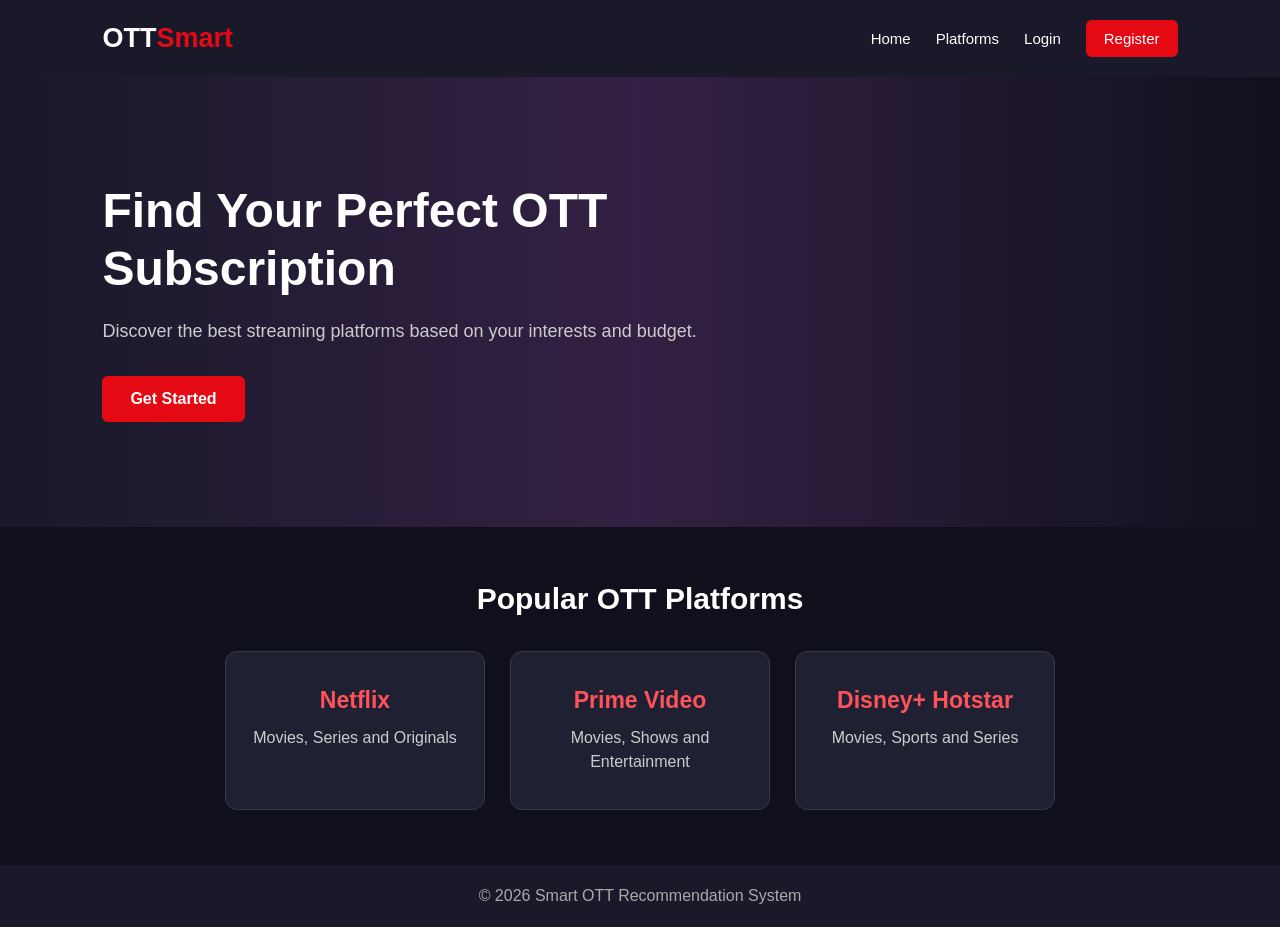
==== frontend/index.html @ 4516453c "Add frontend development files" ====
<!DOCTYPE html>
<html lang="en">
<head>
    <meta charset="UTF-8">
    <meta name="viewport" content="width=device-width, initial-scale=1.0">
    <title>Smart OTT Recommendation</title>
    <link rel="stylesheet" href="css/style.css">
</head>

<body>

    <nav class="navbar">
        <h2>OTT<span>Smart</span></h2>

        <div class="nav-links">
            <a href="index.html">Home</a>
            <a href="#platforms">Platforms</a>
            <a href="login.html">Login</a>
            <a href="register.html" class="register-btn">Register</a>
        </div>
    </nav>

    <section class="hero">
        <div class="hero-content">
            <h1>Find Your Perfect OTT Subscription</h1>

            <p>
                Discover the best streaming platforms
                based on your interests and budget.
            </p>

            <a href="register.html" class="start-btn">
                Get Started
            </a>
        </div>
    </section>

    <section id="platforms" class="platforms">
        <h2>Popular OTT Platforms</h2>

        <div class="platform-container">

            <div class="platform-card">
                <h3>Netflix</h3>
                <p>Movies, Series and Originals</p>
            </div>

            <div class="platform-card">
                <h3>Prime Video</h3>
                <p>Movies, Shows and Entertainment</p>
            </div>

            <div class="platform-card">
                <h3>Disney+ Hotstar</h3>
                <p>Movies, Sports and Series</p>
            </div>

        </div>
    </section>

    <footer>
        <p>© 2026 Smart OTT Recommendation System</p>
    </footer>

    <script src="js/main.js"></script>

</body>
</html>
---- frontend/css/style.css ----
* {
    margin: 0;
    padding: 0;
    box-sizing: border-box;
}

body {
    font-family: Arial, sans-serif;
    background: #10101c;
    color: white;
}

/* Navigation bar */
.navbar {
    display: flex;
    justify-content: space-between;
    align-items: center;
    padding: 20px 8%;
    background: #191929;
}

.navbar h2 {
    color: #ffffff;
    font-size: 27px;
}

.navbar h2 span {
    color: #e50914;
}

.nav-links {
    display: flex;
    align-items: center;
    gap: 25px;
}

.nav-links a {
    color: white;
    text-decoration: none;
    font-size: 15px;
}

.nav-links a:hover {
    color: #e50914;
}

.register-btn {
    background: #e50914;
    padding: 10px 18px;
    border-radius: 6px;
}

/* Hero section */
.hero {
    min-height: 450px;
    display: flex;
    align-items: center;
    padding: 60px 8%;
    background: linear-gradient(
        90deg,
        #191929,
        #332044,
        #10101c
    );
}

.hero-content {
    max-width: 650px;
}

.hero h1 {
    font-size: 48px;
    line-height: 1.2;
    margin-bottom: 20px;
}

.hero p {
    font-size: 18px;
    color: #cccccc;
    line-height: 1.6;
    margin-bottom: 30px;
}

.start-btn {
    display: inline-block;
    background: #e50914;
    color: white;
    padding: 14px 28px;
    border-radius: 6px;
    text-decoration: none;
    font-weight: bold;
}

.start-btn:hover {
    background: #b80710;
}

/* OTT platforms */
.platforms {
    padding: 55px 8%;
    text-align: center;
}

.platforms h2 {
    font-size: 30px;
    margin-bottom: 35px;
}

.platform-container {
    display: flex;
    justify-content: center;
    gap: 25px;
    flex-wrap: wrap;
}

.platform-card {
    background: #202033;
    width: 260px;
    padding: 35px 20px;
    border-radius: 12px;
    border: 1px solid #38384e;
    transition: 0.3s;
}

.platform-card:hover {
    transform: translateY(-8px);
    border-color: #e50914;
}

.platform-card h3 {
    color: #ff525b;
    font-size: 23px;
    margin-bottom: 12px;
}

.platform-card p {
    color: #cccccc;
    line-height: 1.5;
}

/* Footer */
footer {
    background: #191929;
    text-align: center;
    padding: 22px;
    color: #aaaaaa;
}

/* Mobile responsive */
@media (max-width: 650px) {
    .navbar {
        flex-direction: column;
        gap: 18px;
    }

    .nav-links {
        gap: 12px;
        flex-wrap: wrap;
        justify-content: center;
    }

    .hero h1 {
        font-size: 34px;
    }
}
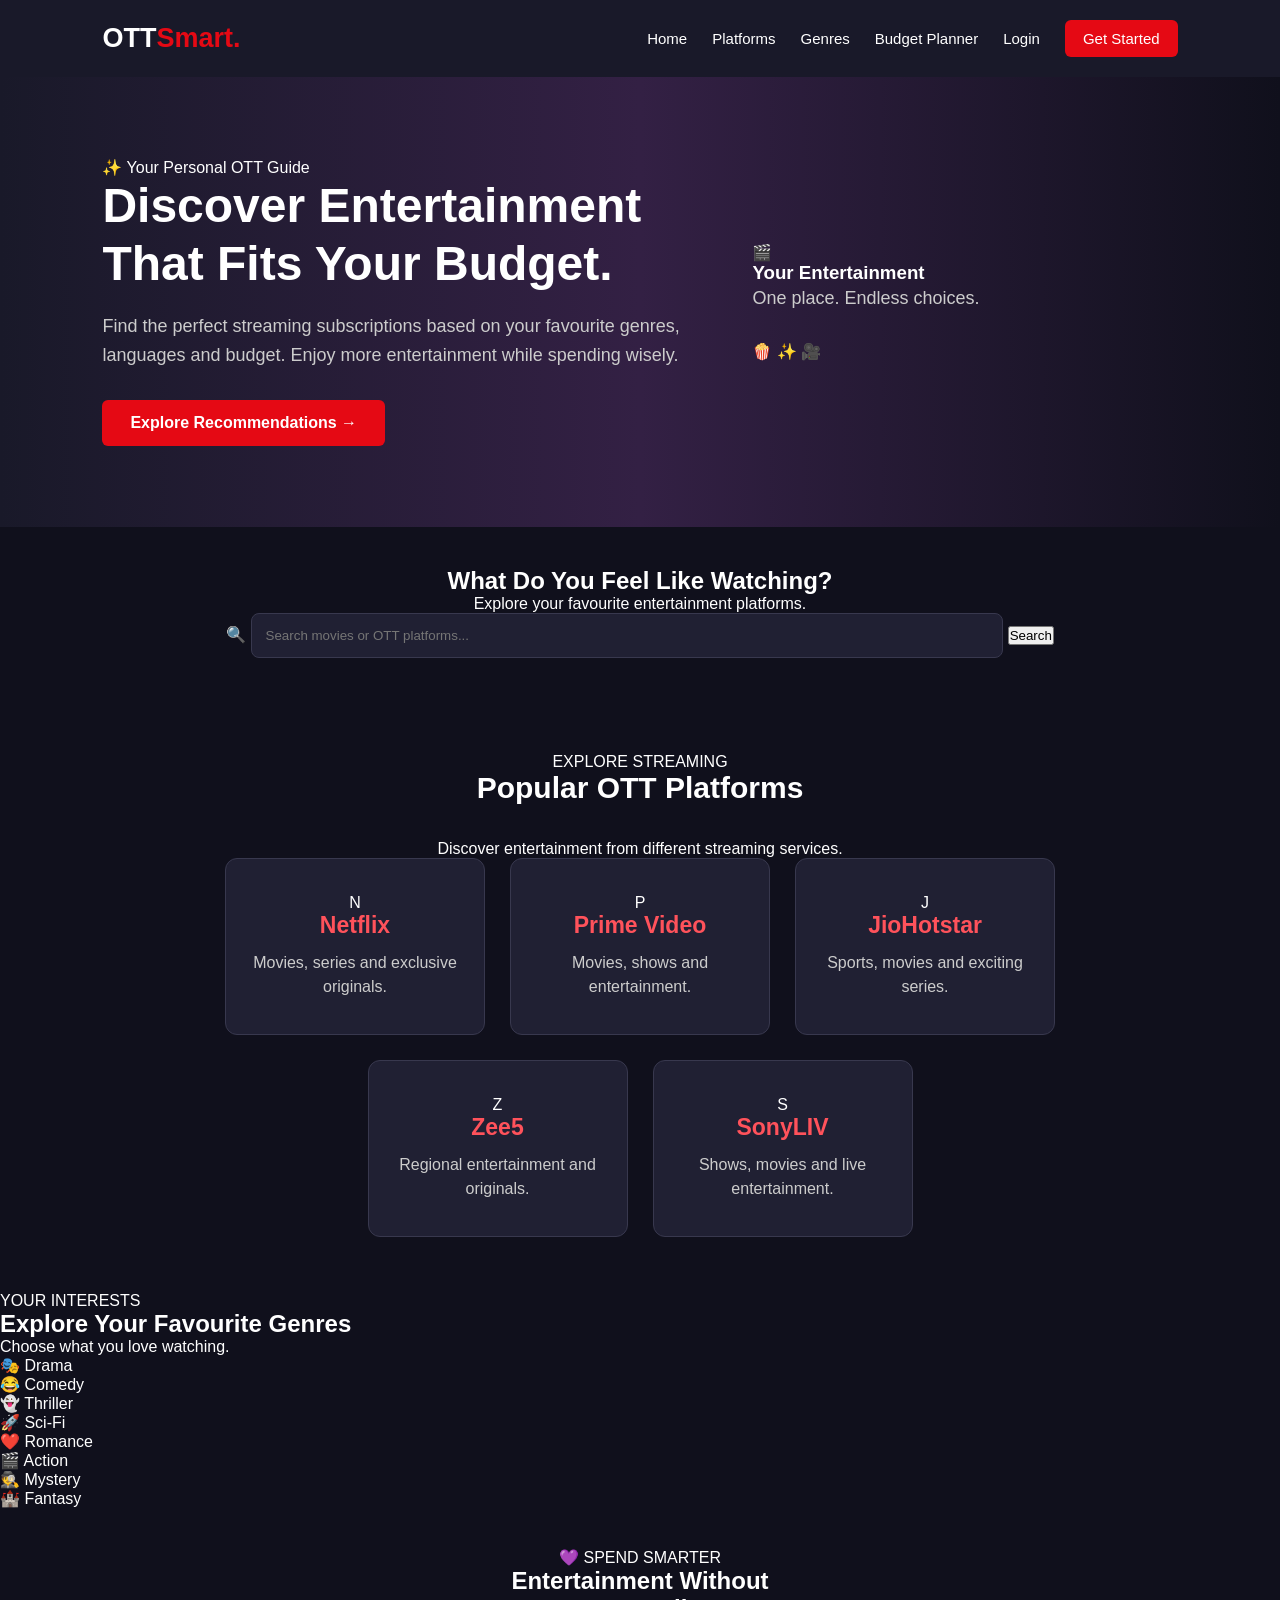
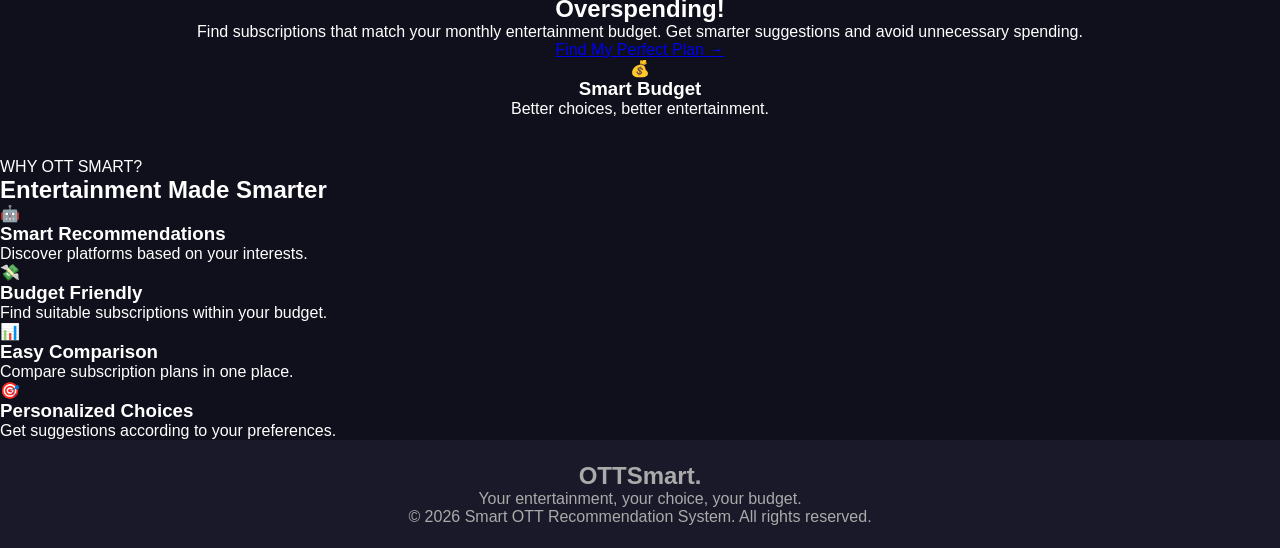
==== commit 7d95c40b: "Revise index.html for improved content and navigation Updated the title and various text elements fo" ====
--- a/frontend/index.html
+++ b/frontend/index.html
@@ -3,66 +3,204 @@
 <head>
     <meta charset="UTF-8">
     <meta name="viewport" content="width=device-width, initial-scale=1.0">
-    <title>Smart OTT Recommendation</title>
+    <title>OTT Smart | Find Your Perfect Subscription</title>
     <link rel="stylesheet" href="css/style.css">
 </head>
 
 <body>
 
+    <!-- Navigation -->
     <nav class="navbar">
-        <h2>OTT<span>Smart</span></h2>
+        <h2>OTT<span>Smart.</span></h2>
 
         <div class="nav-links">
             <a href="index.html">Home</a>
             <a href="#platforms">Platforms</a>
+            <a href="#genres">Genres</a>
+            <a href="#budget">Budget Planner</a>
             <a href="login.html">Login</a>
-            <a href="register.html" class="register-btn">Register</a>
+            <a href="register.html" class="register-btn">Get Started</a>
         </div>
     </nav>
 
+    <!-- Hero Section -->
     <section class="hero">
         <div class="hero-content">
-            <h1>Find Your Perfect OTT Subscription</h1>
+            <span class="welcome-tag">✨ Your Personal OTT Guide</span>
+
+            <h1>Discover Entertainment<br>
+                That Fits <span>Your Budget.</span>
+            </h1>
 
             <p>
-                Discover the best streaming platforms
-                based on your interests and budget.
+                Find the perfect streaming subscriptions based
+                on your favourite genres, languages and budget.
+                Enjoy more entertainment while spending wisely.
             </p>
 
             <a href="register.html" class="start-btn">
-                Get Started
+                Explore Recommendations →
             </a>
         </div>
-    </section>
-
+
+        <div class="hero-art">
+            <div class="art-card">
+                <span class="art-icon">🎬</span>
+                <h3>Your Entertainment</h3>
+                <p>One place. Endless choices.</p>
+                <div class="art-decoration">🍿 ✨ 🎥</div>
+            </div>
+        </div>
+    </section>
+
+    <!-- Search Section -->
+    <section class="search-section">
+        <h2>What Do You Feel Like Watching?</h2>
+        <p>Explore your favourite entertainment platforms.</p>
+
+        <div class="search-box">
+            <span>🔍</span>
+            <input type="text"
+                   placeholder="Search movies or OTT platforms...">
+            <button type="button">Search</button>
+        </div>
+    </section>
+
+    <!-- OTT Platforms -->
     <section id="platforms" class="platforms">
-        <h2>Popular OTT Platforms</h2>
+        <div class="section-heading">
+            <span>EXPLORE STREAMING</span>
+            <h2>Popular OTT Platforms</h2>
+            <p>Discover entertainment from different streaming services.</p>
+        </div>
 
         <div class="platform-container">
 
             <div class="platform-card">
+                <div class="platform-icon">N</div>
                 <h3>Netflix</h3>
-                <p>Movies, Series and Originals</p>
-            </div>
-
-            <div class="platform-card">
+                <p>Movies, series and exclusive originals.</p>
+            </div>
+
+            <div class="platform-card">
+                <div class="platform-icon">P</div>
                 <h3>Prime Video</h3>
-                <p>Movies, Shows and Entertainment</p>
-            </div>
-
-            <div class="platform-card">
-                <h3>Disney+ Hotstar</h3>
-                <p>Movies, Sports and Series</p>
-            </div>
-
-        </div>
-    </section>
-
+                <p>Movies, shows and entertainment.</p>
+            </div>
+
+            <div class="platform-card">
+                <div class="platform-icon">J</div>
+                <h3>JioHotstar</h3>
+                <p>Sports, movies and exciting series.</p>
+            </div>
+
+            <div class="platform-card">
+                <div class="platform-icon">Z</div>
+                <h3>Zee5</h3>
+                <p>Regional entertainment and originals.</p>
+            </div>
+
+            <div class="platform-card">
+                <div class="platform-icon">S</div>
+                <h3>SonyLIV</h3>
+                <p>Shows, movies and live entertainment.</p>
+            </div>
+
+        </div>
+    </section>
+
+    <!-- Genres -->
+    <section id="genres" class="genres-section">
+        <div class="section-heading">
+            <span>YOUR INTERESTS</span>
+            <h2>Explore Your Favourite Genres</h2>
+            <p>Choose what you love watching.</p>
+        </div>
+
+        <div class="genre-container">
+            <div class="genre-card">🎭 Drama</div>
+            <div class="genre-card">😂 Comedy</div>
+            <div class="genre-card">👻 Thriller</div>
+            <div class="genre-card">🚀 Sci-Fi</div>
+            <div class="genre-card">❤️ Romance</div>
+            <div class="genre-card">🎬 Action</div>
+            <div class="genre-card">🕵️ Mystery</div>
+            <div class="genre-card">🏰 Fantasy</div>
+        </div>
+    </section>
+
+    <!-- Budget Planner -->
+    <section id="budget" class="budget-section">
+        <div class="budget-content">
+            <span>💜 SPEND SMARTER</span>
+            <h2>Entertainment Without<br>Overspending!</h2>
+
+            <p>
+                Find subscriptions that match your monthly
+                entertainment budget. Get smarter suggestions
+                and avoid unnecessary spending.
+            </p>
+
+            <a href="register.html" class="budget-btn">
+                Find My Perfect Plan →
+            </a>
+        </div>
+
+        <div class="budget-art">
+            <div class="budget-circle">
+                <span>💰</span>
+                <h3>Smart Budget</h3>
+                <p>Better choices, better entertainment.</p>
+            </div>
+        </div>
+    </section>
+
+    <!-- Why Choose Us -->
+    <section class="features-section">
+        <div class="section-heading">
+            <span>WHY OTT SMART?</span>
+            <h2>Entertainment Made Smarter</h2>
+        </div>
+
+        <div class="features-container">
+
+            <div class="feature-card">
+                <span>🤖</span>
+                <h3>Smart Recommendations</h3>
+                <p>Discover platforms based on your interests.</p>
+            </div>
+
+            <div class="feature-card">
+                <span>💸</span>
+                <h3>Budget Friendly</h3>
+                <p>Find suitable subscriptions within your budget.</p>
+            </div>
+
+            <div class="feature-card">
+                <span>📊</span>
+                <h3>Easy Comparison</h3>
+                <p>Compare subscription plans in one place.</p>
+            </div>
+
+            <div class="feature-card">
+                <span>🎯</span>
+                <h3>Personalized Choices</h3>
+                <p>Get suggestions according to your preferences.</p>
+            </div>
+
+        </div>
+    </section>
+
+    <!-- Footer -->
     <footer>
-        <p>© 2026 Smart OTT Recommendation System</p>
+        <h2>OTT<span>Smart.</span></h2>
+        <p>Your entertainment, your choice, your budget.</p>
+        <p class="copyright">
+            © 2026 Smart OTT Recommendation System. All rights reserved.
+        </p>
     </footer>
 
     <script src="js/main.js"></script>
 
 </body>
-</html>+</html>
--- a/frontend/css/style.css
+++ b/frontend/css/style.css
@@ -162,4 +162,46 @@
     .hero h1 {
         font-size: 34px;
     }
-}+}
+/* Search Section */
+.search-section {
+    padding: 40px 8%;
+    text-align: center;
+}
+
+.search-section input {
+    width: 70%;
+    padding: 14px;
+    border-radius: 8px;
+    border: 1px solid #38384e;
+    background: #202033;
+    color: white;
+}
+
+/* Recommendation Section */
+.recommendations {
+    padding: 50px 8%;
+    text-align: center;
+}
+
+.recommendation-card {
+    background: #202033;
+    padding: 25px;
+    border-radius: 12px;
+    margin: 15px;
+    border: 1px solid #38384e;
+}
+
+/* Budget Section */
+.budget-section {
+    padding: 40px 8%;
+    text-align: center;
+}
+
+.budget-section input {
+    padding: 12px;
+    border-radius: 6px;
+    background: #202033;
+    color: white;
+    border: 1px solid #38384e;
+}
